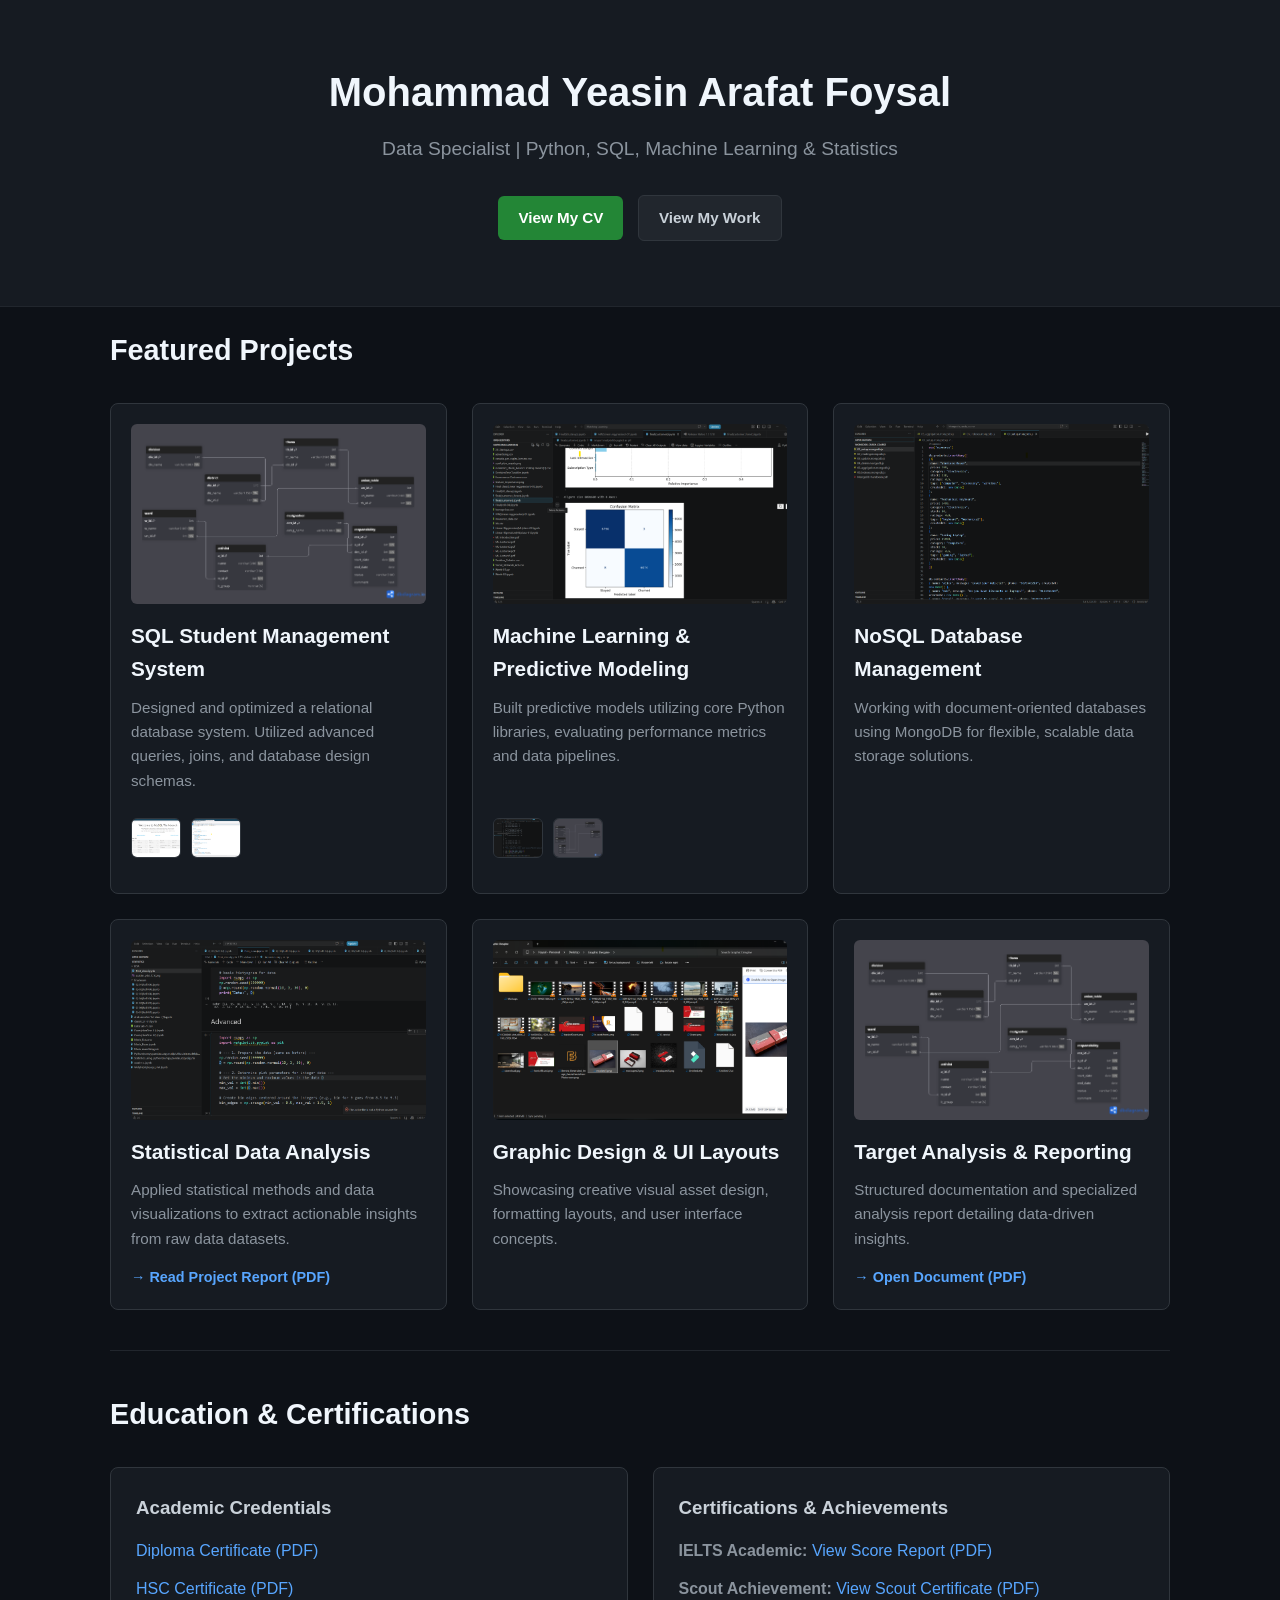
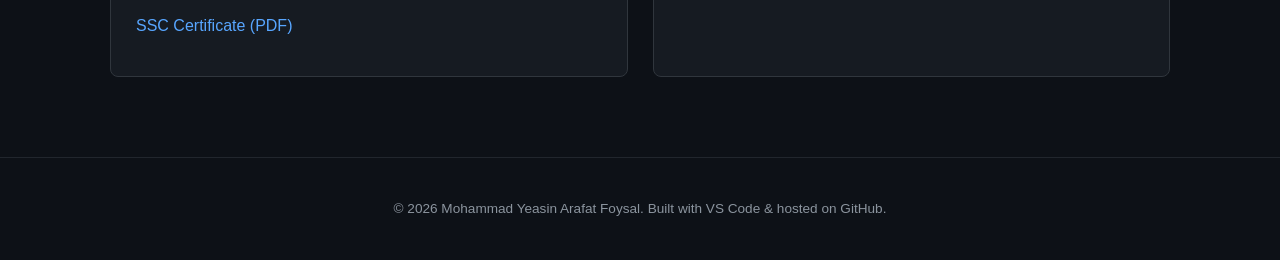
==== index.html @ 69b323db "Initial portfolio commit" ====
<!DOCTYPE html>
<html lang="en">
<head>
    <meta charset="UTF-8">
    <meta name="viewport" content="width=device-width, initial-scale=1.0">
    <title>Mohammad Yeasin Arafat Foysal | Portfolio</title>
    <link rel="stylesheet" href="style.css">
</head>
<body>

    <header class="hero">
        <h1>Mohammad Yeasin Arafat Foysal</h1>
        <p>Data Specialist | Python, SQL, Machine Learning & Statistics</p>
        <div class="hero-buttons">
            <a href="assets/docs/CV_Mohammad_Yeasin_Arafat_Foysal.pdf" target="_blank" class="btn primary-btn">View My CV</a>
            <a href="#projects" class="btn secondary-btn">View My Work</a>
        </div>
    </header>

    <main class="container">

        <section id="projects" class="section">
            <h2>Featured Projects</h2>
            <div class="grid">
                
                <div class="card">
                    <img src="assets/images/BD_info.png" alt="SQL Database ER Diagram">
                    <h3>SQL Student Management System</h3>
                    <p>Designed and optimized a relational database system. Utilized advanced queries, joins, and database design schemas.</p>
                    <div class="card-meta">
                        <img src="assets/images/SQL_WB.png" class="thumbnail-mini" alt="SQL Workbench">
                        <img src="assets/images/SQL_progect(Student_management_system).png" class="thumbnail-mini" alt="SQL Project Code">
                    </div>
                </div>

                <div class="card">
                    <img src="assets/images/Matchine Learning.png" alt="Machine Learning Project">
                    <h3>Machine Learning & Predictive Modeling</h3>
                    <p>Built predictive models utilizing core Python libraries, evaluating performance metrics and data pipelines.</p>
                    <div class="card-meta">
                        <img src="assets/images/Python.png" class="thumbnail-mini" alt="Python Code">
                        <img src="assets/images/project_02.png" class="thumbnail-mini" alt="Model Architecture">
                    </div>
                </div>

                <div class="card">
                    <img src="assets/images/mongoDB.png" alt="MongoDB Project">
                    <h3>NoSQL Database Management</h3>
                    <p>Working with document-oriented databases using MongoDB for flexible, scalable data storage solutions.</p>
                </div>

                <div class="card">
                    <img src="assets/images/Statistics.png" alt="Statistics Graph">
                    <h3>Statistical Data Analysis</h3>
                    <p>Applied statistical methods and data visualizations to extract actionable insights from raw data datasets.</p>
                    <a href="assets/docs/Project_01.pdf" target="_blank" class="text-link">→ Read Project Report (PDF)</a>
                </div>

                <div class="card">
                    <img src="assets/images/Some_graphic_desgine_projects.png" alt="Graphic Design Projects">
                    <h3>Graphic Design & UI Layouts</h3>
                    <p>Showcasing creative visual asset design, formatting layouts, and user interface concepts.</p>
                </div>

                <div class="card">
                    <img src="assets/images/BD_info.png" alt="Project Documentation">
                    <h3>Target Analysis & Reporting</h3>
                    <p>Structured documentation and specialized analysis report detailing data-driven insights.</p>
                    <a href="assets/docs/Hit_list.pdf" target="_blank" class="text-link">→ Open Document (PDF)</a>
                </div>

            </div>
        </section>

        <hr>

        <section id="education" class="section">
            <h2>Education & Certifications</h2>
            <div class="grid education-grid">
                
                <div class="edu-card">
                    <h3>Academic Credentials</h3>
                    <ul>
                        <li><a href="assets/docs/Diploma Certificate.PDF" target="_blank">Diploma Certificate (PDF)</a></li>
                        <li><a href="assets/docs/HSC Certificate.PDF" target="_blank">HSC Certificate (PDF)</a></li>
                        <li><a href="assets/docs/SSC CERTIFICATE.pdf" target="_blank">SSC Certificate (PDF)</a></li>
                    </ul>
                </div>

                <div class="edu-card">
                    <h3>Certifications & Achievements</h3>
                    <ul>
                        <li><strong>IELTS Academic:</strong> <a href="assets/docs/IELTS2.pdf" target="_blank">View Score Report (PDF)</a></li>
                        <li><strong>Scout Achievement:</strong> <a href="assets/docs/SCOUT certificate copy.pdf" target="_blank">View Scout Certificate (PDF)</a></li>
                    </ul>
                </div>

            </div>
        </section>

    </main>

    <footer>
        <p>&copy; 2026 Mohammad Yeasin Arafat Foysal. Built with VS Code & hosted on GitHub.</p>
    </footer>

</body>
</html>
---- style.css ----
/* Basic Reset & Typography */
* {
    margin: 0;
    padding: 0;
    box-sizing: border-box;
    font-family: 'Segoe UI', Tahoma, Geneva, Verdana, sans-serif;
}

body {
    background-color: #0d1117;
    color: #c9d1d9;
    line-height: 1.6;
}

.container {
    max-width: 1100px;
    margin: 0 auto;
    padding: 20px;
}

hr {
    border: 0;
    height: 1px;
    background: #21262d;
    margin: 40px 0;
}

/* Hero Header */
.hero {
    background-color: #161b22;
    text-align: center;
    padding: 60px 20px;
    border-bottom: 1px solid #21262d;
}

.hero h1 {
    color: #f0f6fc;
    font-size: 2.5rem;
    margin-bottom: 10px;
}

.hero p {
    color: #8b949e;
    font-size: 1.2rem;
    margin-bottom: 25px;
}

/* Buttons */
.btn {
    display: inline-block;
    padding: 10px 20px;
    margin: 5px;
    border-radius: 6px;
    text-decoration: none;
    font-weight: 600;
    font-size: 0.95rem;
    transition: 0.2s ease;
}

.primary-btn {
    background-color: #238636;
    color: #ffffff;
}

.primary-btn:hover {
    background-color: #2ea44f;
}

.secondary-btn {
    background-color: #21262d;
    color: #c9d1d9;
    border: 1px solid #30363d;
}

.secondary-btn:hover {
    background-color: #30363d;
}

/* Portfolio Layout Grid */
.section h2 {
    color: #f0f6fc;
    margin-bottom: 30px;
    font-size: 1.8rem;
}

.grid {
    display: grid;
    grid-template-columns: repeat(auto-fit, minmax(320px, 1fr));
    gap: 25px;
}

/* Card Styling */
.card {
    background-color: #161b22;
    border: 1px solid #30363d;
    border-radius: 8px;
    padding: 20px;
    display: flex;
    flex-direction: column;
}

.card img {
    width: 100%;
    height: 180px;
    object-fit: cover;
    border-radius: 6px;
    margin-bottom: 15px;
    background-color: #0d1117;
}

.card h3 {
    color: #f0f6fc;
    margin-bottom: 10px;
    font-size: 1.3rem;
}

.card p {
    color: #8b949e;
    font-size: 0.95rem;
    flex-grow: 1;
    margin-bottom: 15px;
}

.card-meta {
    display: flex;
    gap: 10px;
    margin-top: 10px;
}

.thumbnail-mini {
    width: 50px !important;
    height: 40px !important;
    object-fit: cover;
    border: 1px solid #30363d;
}

.text-link {
    color: #58a6ff;
    text-decoration: none;
    font-size: 0.9rem;
    font-weight: bold;
}

.text-link:hover {
    text-decoration: underline;
}

/* Education Layout */
.education-grid {
    grid-template-columns: 1fr 1fr;
}

.edu-card {
    background: #161b22;
    border: 1px solid #30363d;
    border-radius: 8px;
    padding: 25px;
}

.edu-card ul {
    list-style-type: none;
    margin-top: 15px;
}

.edu-card li {
    margin-bottom: 12px;
    color: #8b949e;
}

.edu-card a {
    color: #58a6ff;
    text-decoration: none;
}

.edu-card a:hover {
    text-decoration: underline;
}

/* Footer */
footer {
    text-align: center;
    padding: 40px 20px;
    color: #8b949e;
    font-size: 0.85rem;
    border-top: 1px solid #21262d;
    margin-top: 60px;
}
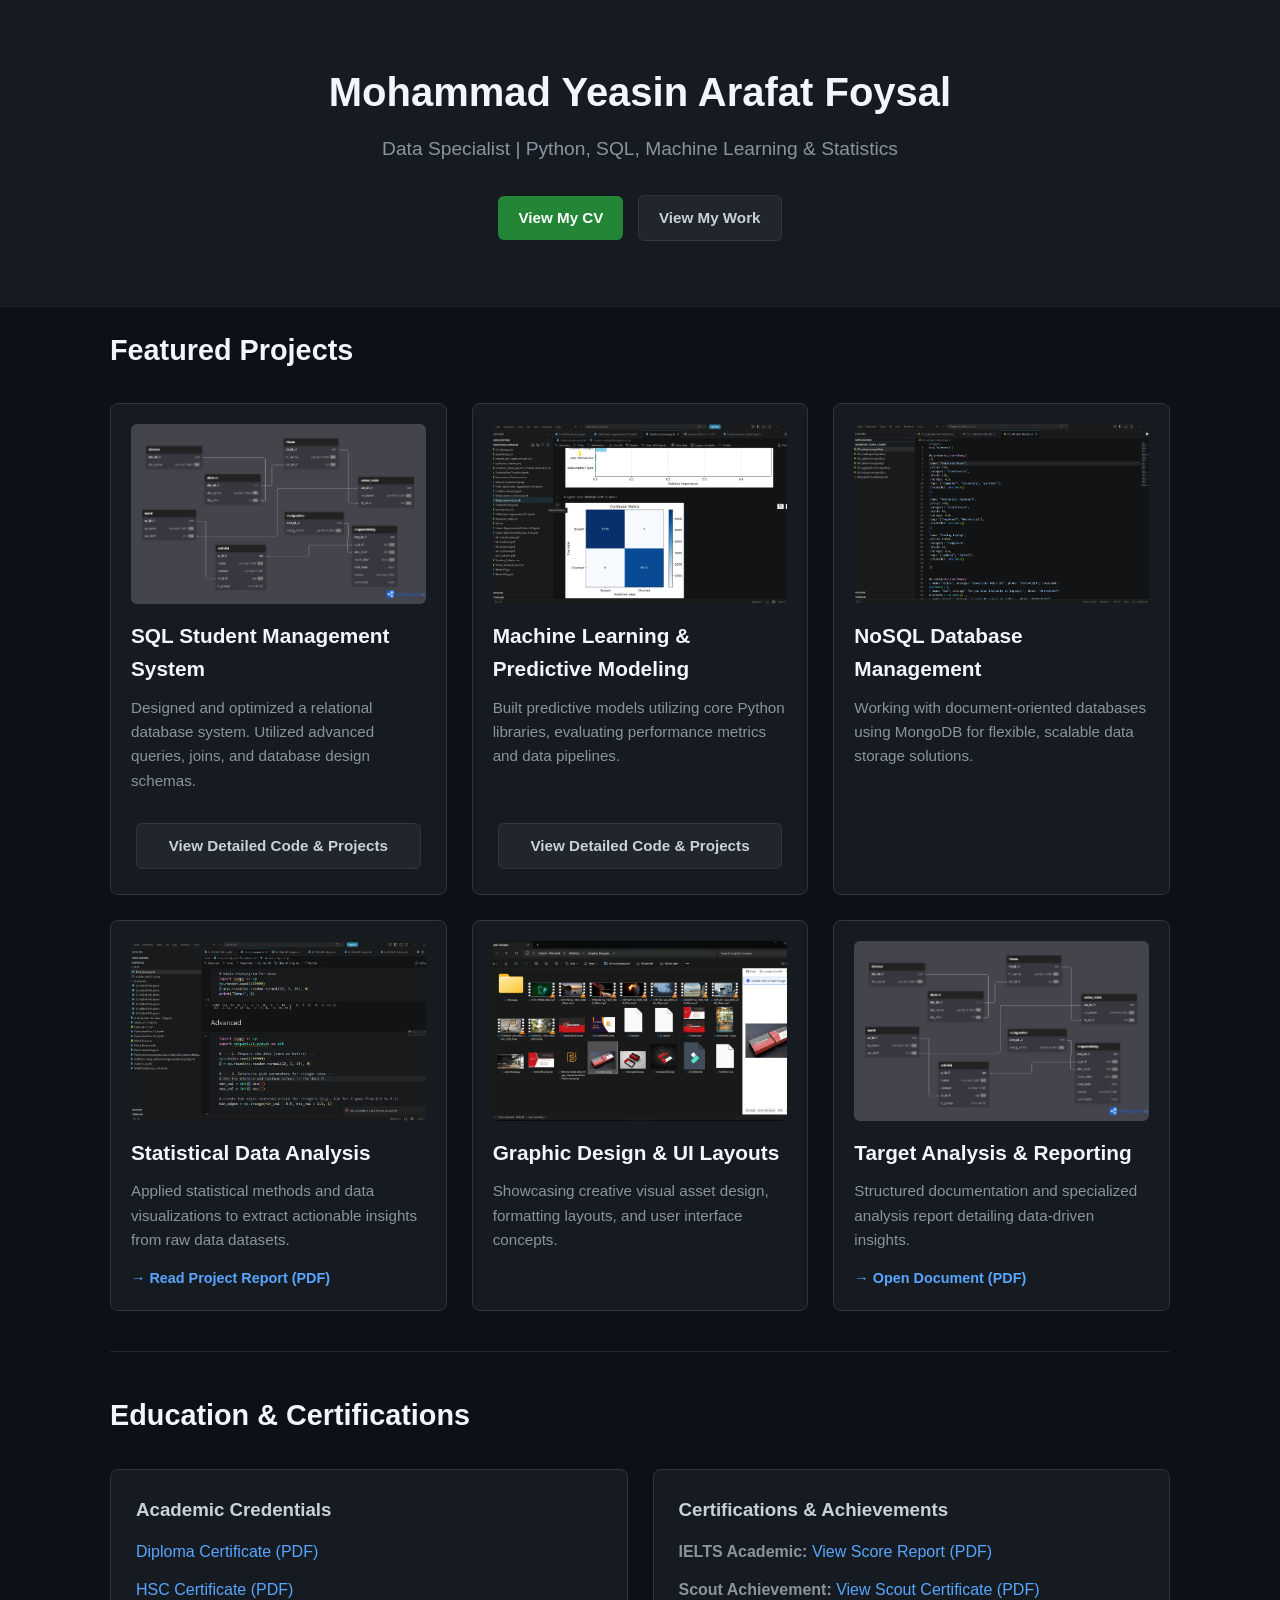
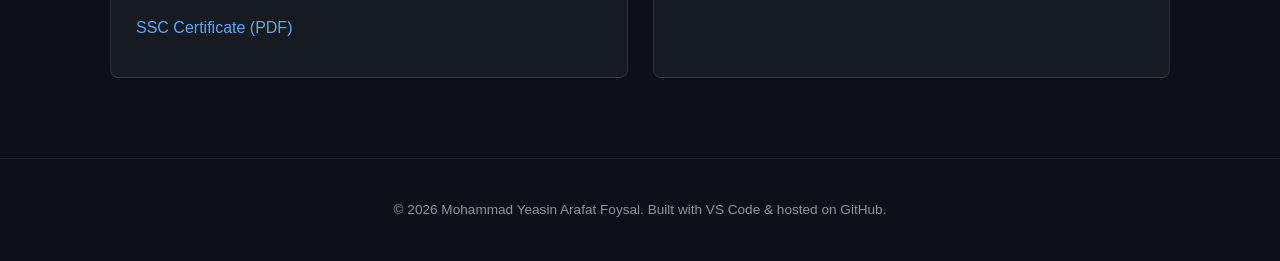
==== commit a0699ceb: "Added detailed sub-pages for SQL and Machine Learning showcase" ====
--- a/index.html
+++ b/index.html
@@ -27,20 +27,14 @@
                     <img src="assets/images/BD_info.png" alt="SQL Database ER Diagram">
                     <h3>SQL Student Management System</h3>
                     <p>Designed and optimized a relational database system. Utilized advanced queries, joins, and database design schemas.</p>
-                    <div class="card-meta">
-                        <img src="assets/images/SQL_WB.png" class="thumbnail-mini" alt="SQL Workbench">
-                        <img src="assets/images/SQL_progect(Student_management_system).png" class="thumbnail-mini" alt="SQL Project Code">
-                    </div>
+                   <a href="sql-projects.html" class="btn secondary-btn" style="text-align: center; margin-top: 15px;">View Detailed Code & Projects</a>
                 </div>
 
                 <div class="card">
                     <img src="assets/images/Matchine Learning.png" alt="Machine Learning Project">
                     <h3>Machine Learning & Predictive Modeling</h3>
                     <p>Built predictive models utilizing core Python libraries, evaluating performance metrics and data pipelines.</p>
-                    <div class="card-meta">
-                        <img src="assets/images/Python.png" class="thumbnail-mini" alt="Python Code">
-                        <img src="assets/images/project_02.png" class="thumbnail-mini" alt="Model Architecture">
-                    </div>
+                    <a href="ml-projects.html" class="btn secondary-btn" style="text-align: center; margin-top: 15px;">View Detailed Code & Projects</a>
                 </div>
 
                 <div class="card">
